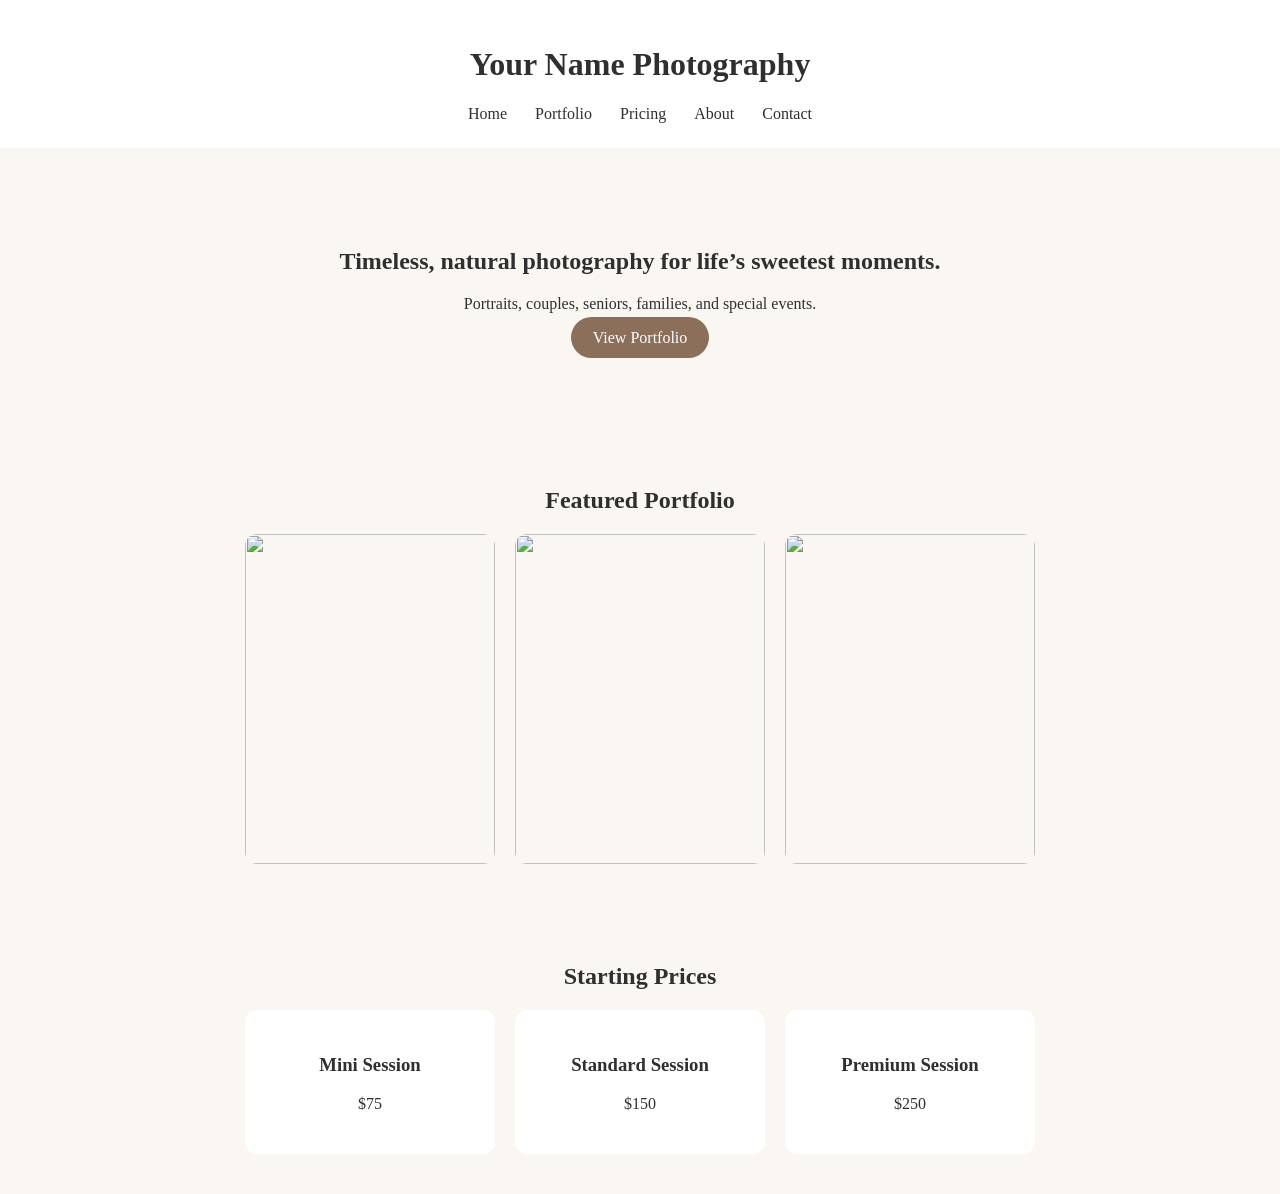
==== index.html @ 66482b64 "outline created" ====
<!DOCTYPE html>
<html>
<head>
  <title>Your Name Photography</title>
  <link rel="stylesheet" href="style.css">
</head>
<body>

  <header>
    <h1>Your Name Photography</h1>
    <nav>
      <a href="index.html">Home</a>
      <a href="portfolio.html">Portfolio</a>
      <a href="pricing.html">Pricing</a>
      <a href="about.html">About</a>
      <a href="contact.html">Contact</a>
    </nav>
  </header>

  <section class="hero">
    <h2>Timeless, natural photography for life’s sweetest moments.</h2>
    <p>Portraits, couples, seniors, families, and special events.</p>
    <a class="button" href="portfolio.html">View Portfolio</a>
  </section>

  <section>
    <h2>Featured Portfolio</h2>
    <div class="gallery">
      <img src="images/photo1.jpg">
      <img src="images/photo2.jpg">
      <img src="images/photo3.jpg">
    </div>
  </section>

  <section>
    <h2>Starting Prices</h2>
    <div class="pricing">
      <div>
        <h3>Mini Session</h3>
        <p>$75</p>
      </div>
      <div>
        <h3>Standard Session</h3>
        <p>$150</p>
      </div>
      <div>
        <h3>Premium Session</h3>
        <p>$250</p>
      </div>
    </div>
  </section>

</body>
</html>
---- style.css ----
body {
  margin: 0;
  font-family: Georgia, serif;
  background: #faf7f2;
  color: #2f2f2f;
}

header {
  padding: 25px;
  text-align: center;
  background: white;
}

nav a {
  margin: 0 12px;
  text-decoration: none;
  color: #2f2f2f;
}

.hero {
  padding: 80px 20px;
  text-align: center;
}

.button {
  background: #8b6f5a;
  color: white;
  padding: 12px 22px;
  text-decoration: none;
  border-radius: 25px;
}

section {
  padding: 40px 20px;
  text-align: center;
}

.gallery {
  display: flex;
  justify-content: center;
  gap: 20px;
}

.gallery img {
  width: 250px;
  height: 330px;
  object-fit: cover;
  border-radius: 12px;
}

.pricing {
  display: flex;
  justify-content: center;
  gap: 20px;
}

.pricing div {
  background: white;
  padding: 25px;
  width: 200px;
  border-radius: 12px;
}
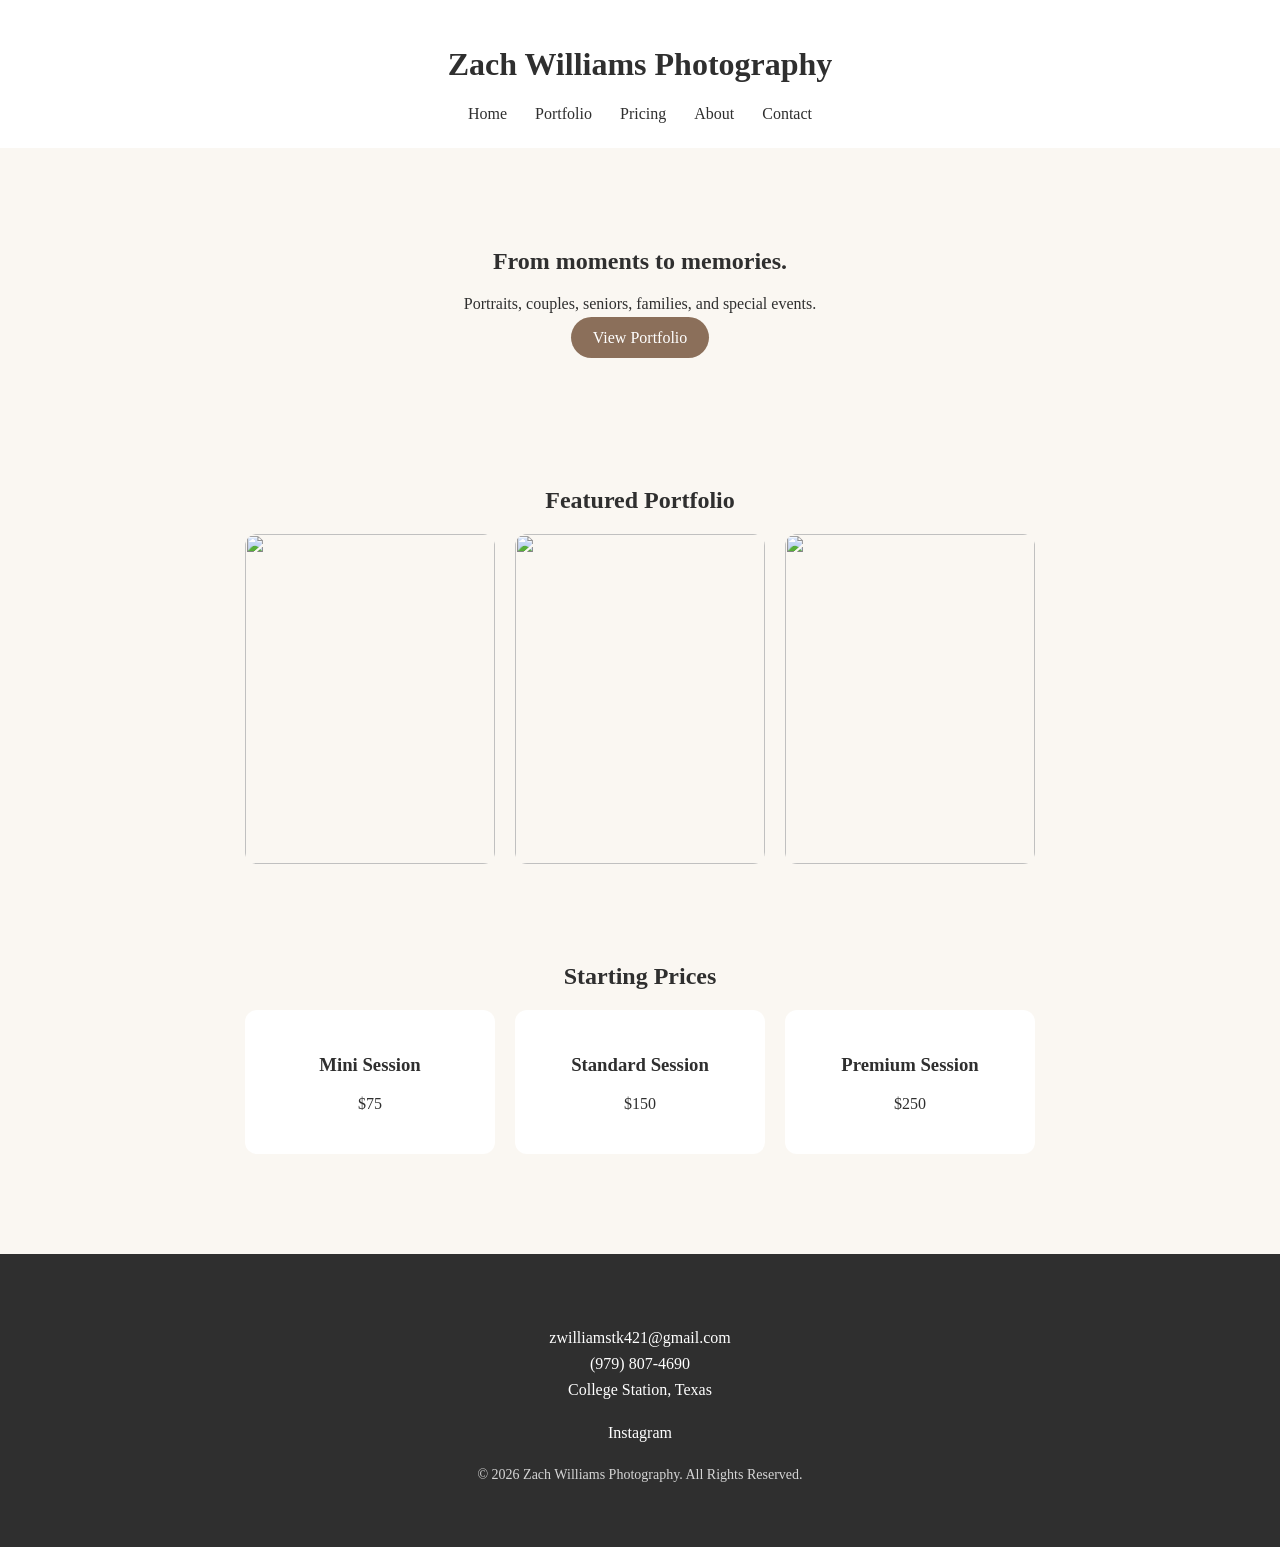
==== commit e6ca340f: "Added design outline for pages and footer contact on index" ====
--- a/index.html
+++ b/index.html
@@ -1,13 +1,13 @@
 <!DOCTYPE html>
 <html>
 <head>
-  <title>Your Name Photography</title>
+  <title>Zach Williams Photography</title>
   <link rel="stylesheet" href="style.css">
 </head>
 <body>
 
   <header>
-    <h1>Your Name Photography</h1>
+    <h1>Zach Williams Photography</h1>
     <nav>
       <a href="index.html">Home</a>
       <a href="portfolio.html">Portfolio</a>
@@ -18,7 +18,7 @@
   </header>
 
   <section class="hero">
-    <h2>Timeless, natural photography for life’s sweetest moments.</h2>
+    <h2>From moments to memories.</h2>
     <p>Portraits, couples, seniors, families, and special events.</p>
     <a class="button" href="portfolio.html">View Portfolio</a>
   </section>
@@ -51,4 +51,24 @@
   </section>
 
 </body>
+<footer class="footer">
+  <div class="footer-content">
+
+    <div class="footer-contact">
+      <p>zwilliamstk421@gmail.com</p>
+      <p>(979) 807-4690</p>
+      <p>College Station, Texas</p>
+    </div>
+
+    <div class="footer-social">
+      <a href="https://instagram.com/zachs_photos" target="_blank">
+        Instagram
+      </a>
+    </div>
+
+    <p class="copyright">
+      © 2026 Zach Williams Photography. All Rights Reserved.
+    </p>
+  </div>
+</footer>
 </html>
--- a/style.css
+++ b/style.css
@@ -35,6 +35,49 @@
   text-align: center;
 }
 
+/* FOOTER */
+
+.footer {
+  background: #2f2f2f;
+  color: white;
+  padding: 50px 20px;
+  margin-top: 60px;
+}
+
+.footer-content {
+  max-width: 1000px;
+  margin: 0 auto;
+  text-align: center;
+}
+
+.footer-contact {
+  margin: 25px 0;
+}
+
+.footer-contact p {
+  margin: 8px 0;
+}
+
+.footer-social {
+  margin: 20px 0;
+}
+
+.footer-social a {
+  color: white;
+  text-decoration: none;
+  margin: 0 8px;
+}
+
+.footer-social a:hover {
+  text-decoration: underline;
+}
+
+.copyright {
+  margin-top: 25px;
+  font-size: 14px;
+  opacity: 0.8;
+}
+
 .gallery {
   display: flex;
   justify-content: center;
@@ -59,4 +102,176 @@
   padding: 25px;
   width: 200px;
   border-radius: 12px;
+}
+
+/* PAGE HEADER */
+
+.page-hero {
+  padding: 60px 20px;
+  text-align: center;
+  background: #f1e8dd;
+}
+
+.page-hero h2 {
+  font-size: 36px;
+  margin-bottom: 10px;
+}
+
+.page-hero p {
+  font-size: 18px;
+  max-width: 600px;
+  margin: 0 auto;
+}
+
+
+/* PORTFOLIO PAGE */
+
+.portfolio-grid {
+  display: grid;
+  grid-template-columns: repeat(3, 1fr);
+  gap: 18px;
+  max-width: 1000px;
+  margin: 0 auto;
+}
+
+.portfolio-grid img {
+  width: 100%;
+  height: 320px;
+  object-fit: cover;
+  border-radius: 12px;
+}
+
+
+/* PRICING PAGE */
+
+.pricing-page {
+  display: flex;
+  justify-content: center;
+  gap: 25px;
+  flex-wrap: wrap;
+  max-width: 1000px;
+  margin: 0 auto;
+}
+
+.price-card {
+  background: white;
+  padding: 30px;
+  width: 260px;
+  border-radius: 14px;
+  box-shadow: 0 4px 12px rgba(0,0,0,0.08);
+}
+
+.price-card h3 {
+  font-size: 24px;
+  margin-bottom: 10px;
+}
+
+.price {
+  font-size: 32px;
+  color: #8b6f5a;
+  margin: 15px 0;
+}
+
+.price-card ul {
+  list-style: none;
+  padding: 0;
+}
+
+.price-card li {
+  margin: 10px 0;
+}
+
+
+/* ABOUT PAGE */
+
+.about-section {
+  max-width: 900px;
+  margin: 0 auto;
+  display: flex;
+  gap: 35px;
+  align-items: center;
+  text-align: left;
+}
+
+.about-section img {
+  width: 320px;
+  height: 420px;
+  object-fit: cover;
+  border-radius: 14px;
+}
+
+.about-text h3 {
+  font-size: 28px;
+  margin-bottom: 15px;
+}
+
+.about-text p {
+  line-height: 1.7;
+  font-size: 17px;
+}
+
+
+/* CONTACT PAGE */
+
+.contact-section {
+  max-width: 700px;
+  margin: 0 auto;
+  background: white;
+  padding: 35px;
+  border-radius: 14px;
+  text-align: left;
+}
+
+.contact-section label {
+  display: block;
+  margin-top: 15px;
+  margin-bottom: 6px;
+}
+
+.contact-section input,
+.contact-section textarea,
+.contact-section select {
+  width: 100%;
+  padding: 12px;
+  border: 1px solid #d8ccc0;
+  border-radius: 8px;
+  font-family: inherit;
+}
+
+.contact-section textarea {
+  height: 130px;
+}
+
+.contact-section button {
+  margin-top: 20px;
+  background: #8b6f5a;
+  color: white;
+  border: none;
+  padding: 12px 24px;
+  border-radius: 25px;
+  cursor: pointer;
+}
+
+
+/* MOBILE FRIENDLY */
+
+@media (max-width: 768px) {
+  .gallery,
+  .pricing,
+  .about-section {
+    flex-direction: column;
+  }
+
+  .portfolio-grid {
+    grid-template-columns: 1fr;
+  }
+
+  .about-section {
+    text-align: center;
+  }
+
+  .about-section img {
+    width: 100%;
+    height: auto;
+  }
 }
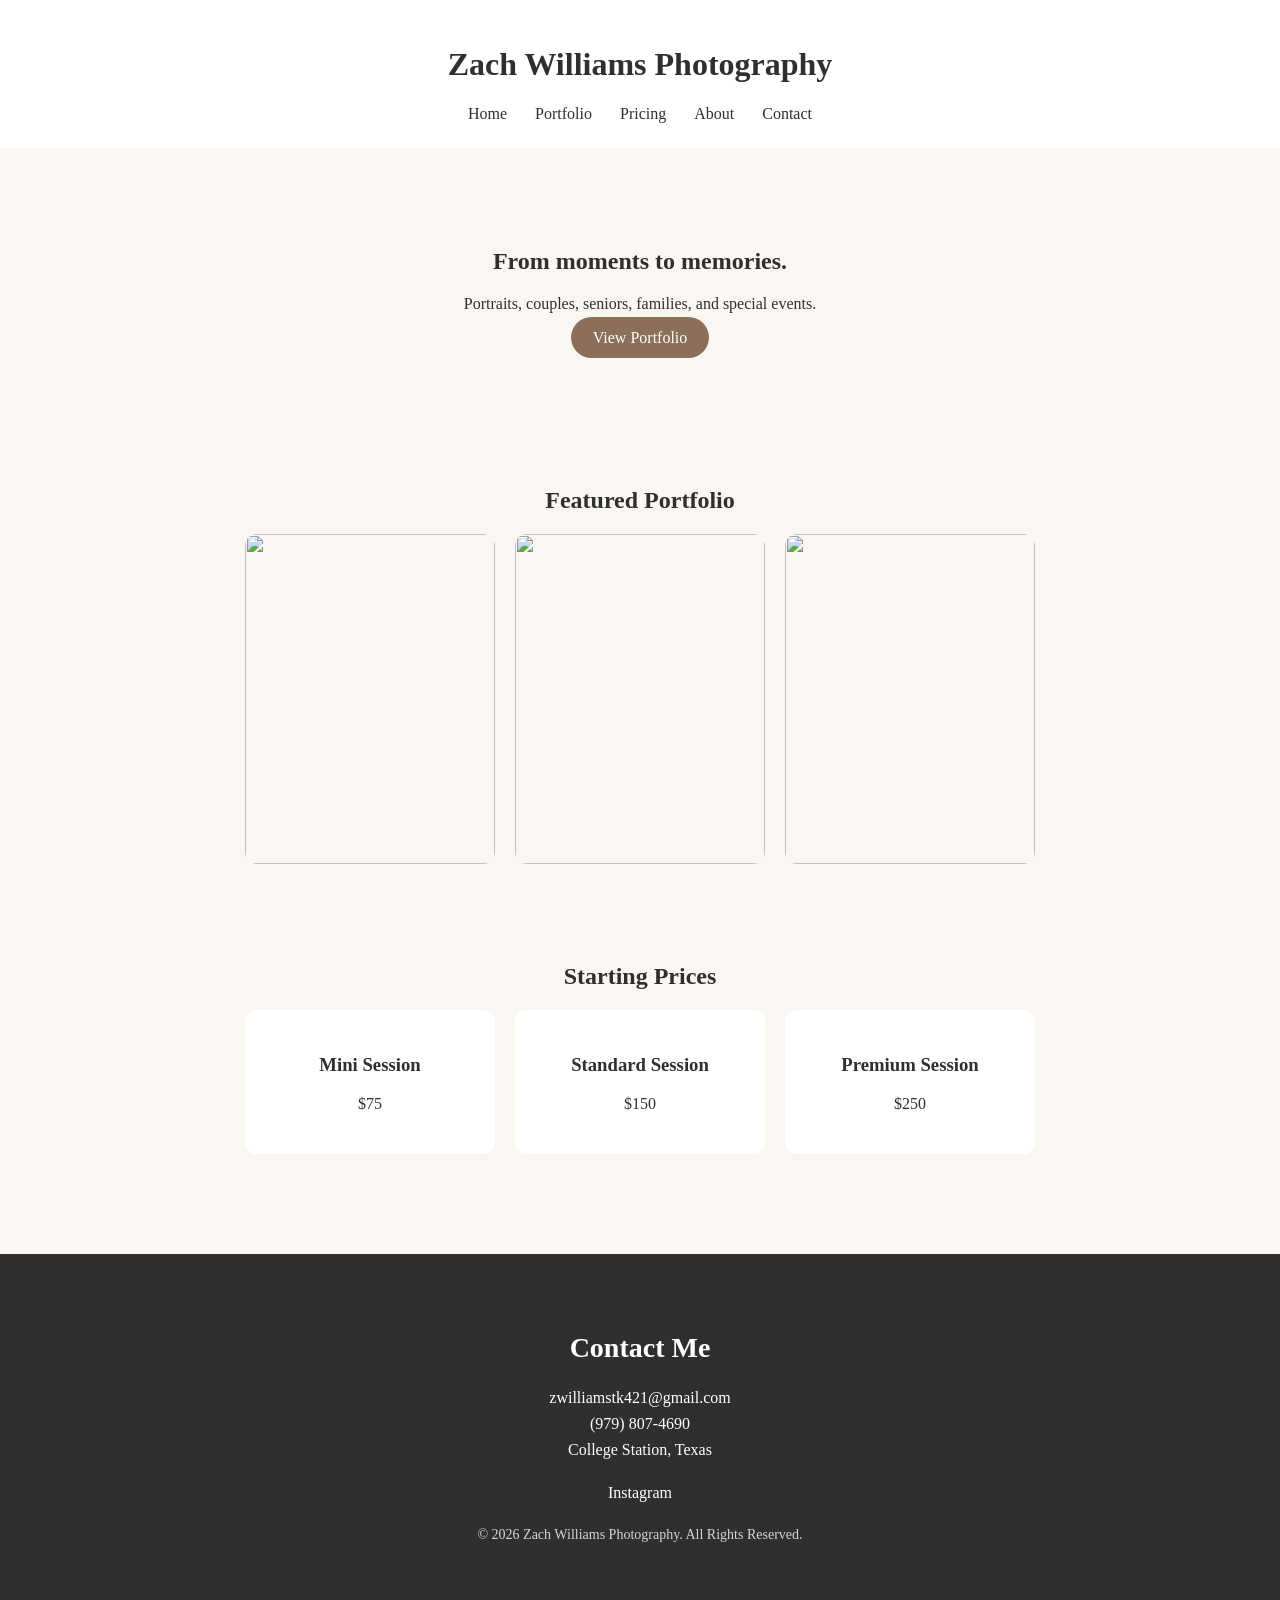
==== commit e1f3919e: "changed contact page to booking" ====
--- a/index.html
+++ b/index.html
@@ -13,7 +13,7 @@
       <a href="portfolio.html">Portfolio</a>
       <a href="pricing.html">Pricing</a>
       <a href="about.html">About</a>
-      <a href="contact.html">Contact</a>
+      <a href="booking.html">Contact</a>
     </nav>
   </header>
 
@@ -53,7 +53,7 @@
 </body>
 <footer class="footer">
   <div class="footer-content">
-
+    <h3>Contact Me</h3>
     <div class="footer-contact">
       <p>zwilliamstk421@gmail.com</p>
       <p>(979) 807-4690</p>
--- a/style.css
+++ b/style.css
@@ -48,6 +48,11 @@
   max-width: 1000px;
   margin: 0 auto;
   text-align: center;
+}
+
+.footer h3 {
+  margin-bottom: 10px;
+  font-size: 28px;
 }
 
 .footer-contact {
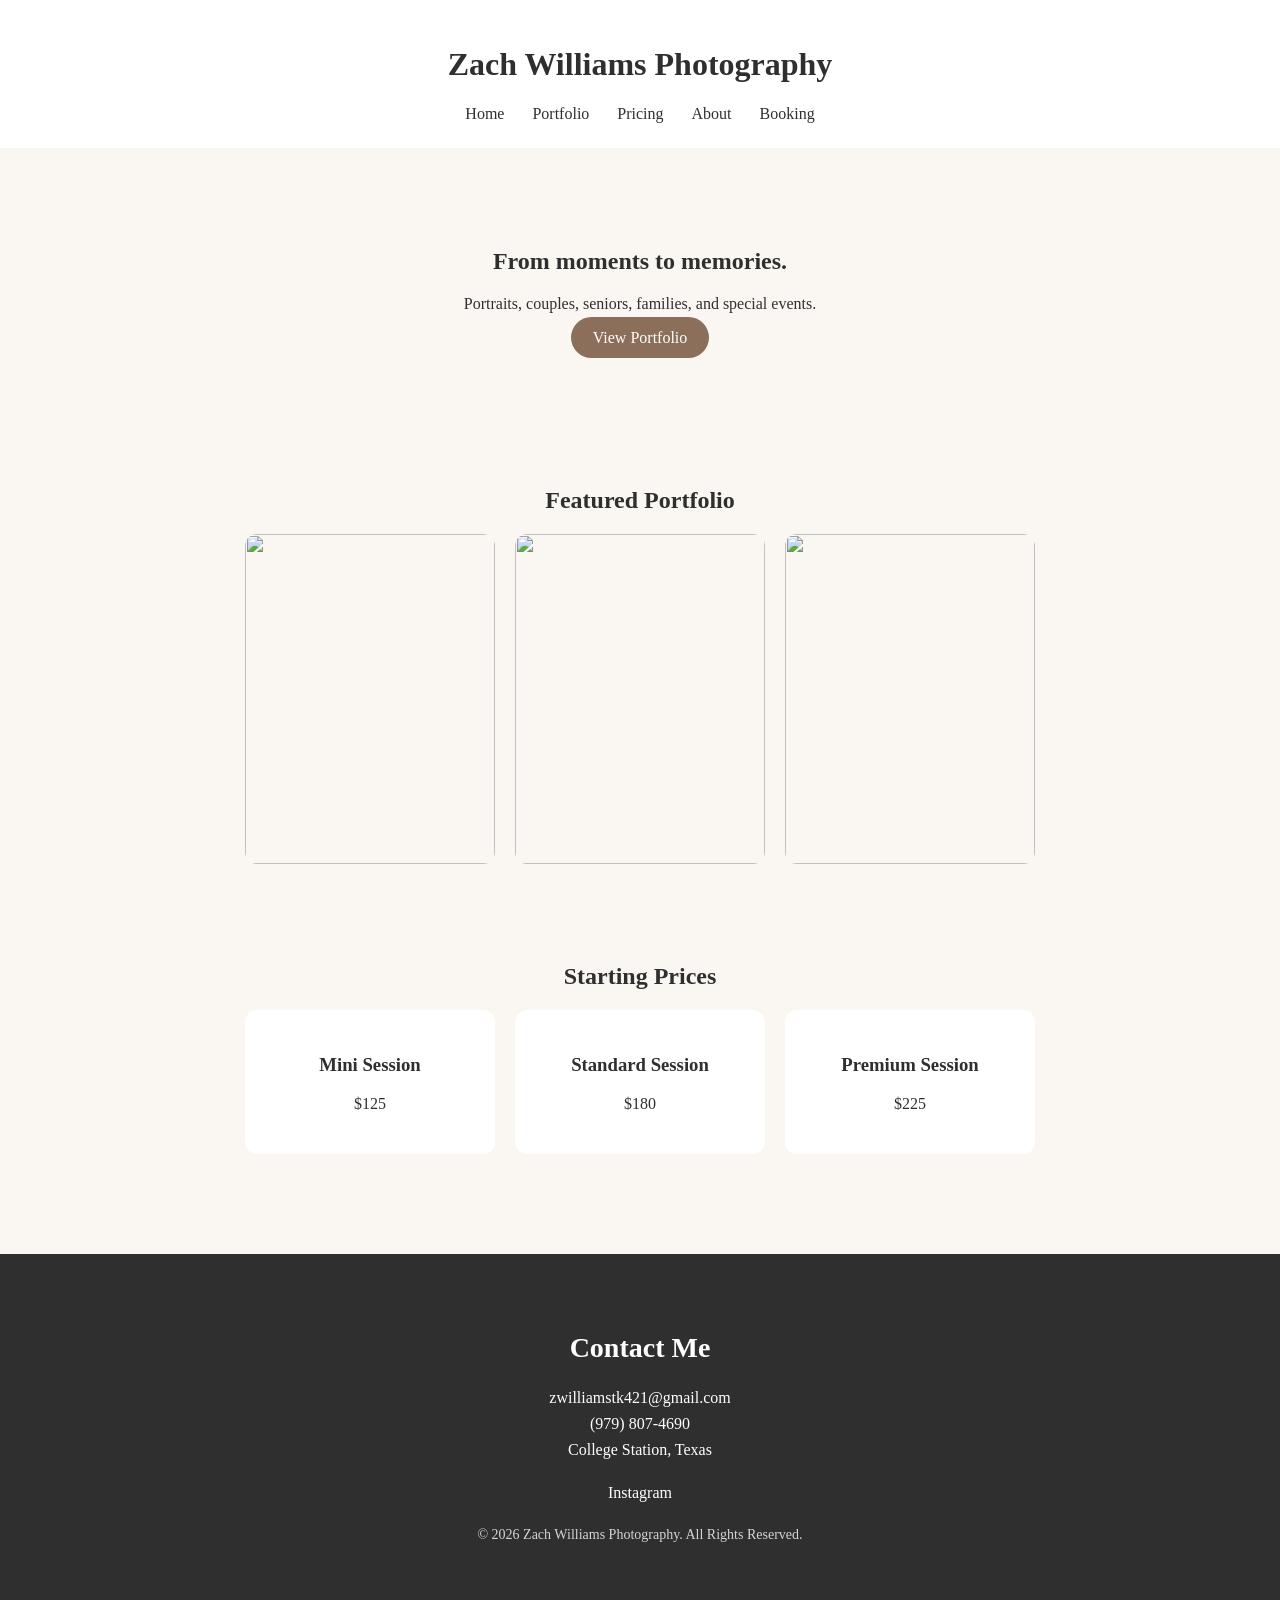
==== commit 497f133c: "pricing adjusted" ====
--- a/index.html
+++ b/index.html
@@ -13,7 +13,7 @@
       <a href="portfolio.html">Portfolio</a>
       <a href="pricing.html">Pricing</a>
       <a href="about.html">About</a>
-      <a href="booking.html">Contact</a>
+      <a href="booking.html">Booking</a>
     </nav>
   </header>
 
@@ -37,15 +37,15 @@
     <div class="pricing">
       <div>
         <h3>Mini Session</h3>
-        <p>$75</p>
+        <p>$125</p>
       </div>
       <div>
         <h3>Standard Session</h3>
-        <p>$150</p>
+        <p>$180</p>
       </div>
       <div>
         <h3>Premium Session</h3>
-        <p>$250</p>
+        <p>$225</p>
       </div>
     </div>
   </section>
--- a/style.css
+++ b/style.css
@@ -149,19 +149,23 @@
 
 /* PRICING PAGE */
 
+/* PRICING PAGE */
+
 .pricing-page {
   display: flex;
   justify-content: center;
+  align-items: stretch;
   gap: 25px;
-  flex-wrap: wrap;
-  max-width: 1000px;
+  flex-wrap: nowrap;
+  max-width: 1100px;
   margin: 0 auto;
 }
 
 .price-card {
   background: white;
   padding: 30px;
-  width: 260px;
+  width: 300px;
+  min-height: 250px;
   border-radius: 14px;
   box-shadow: 0 4px 12px rgba(0,0,0,0.08);
 }
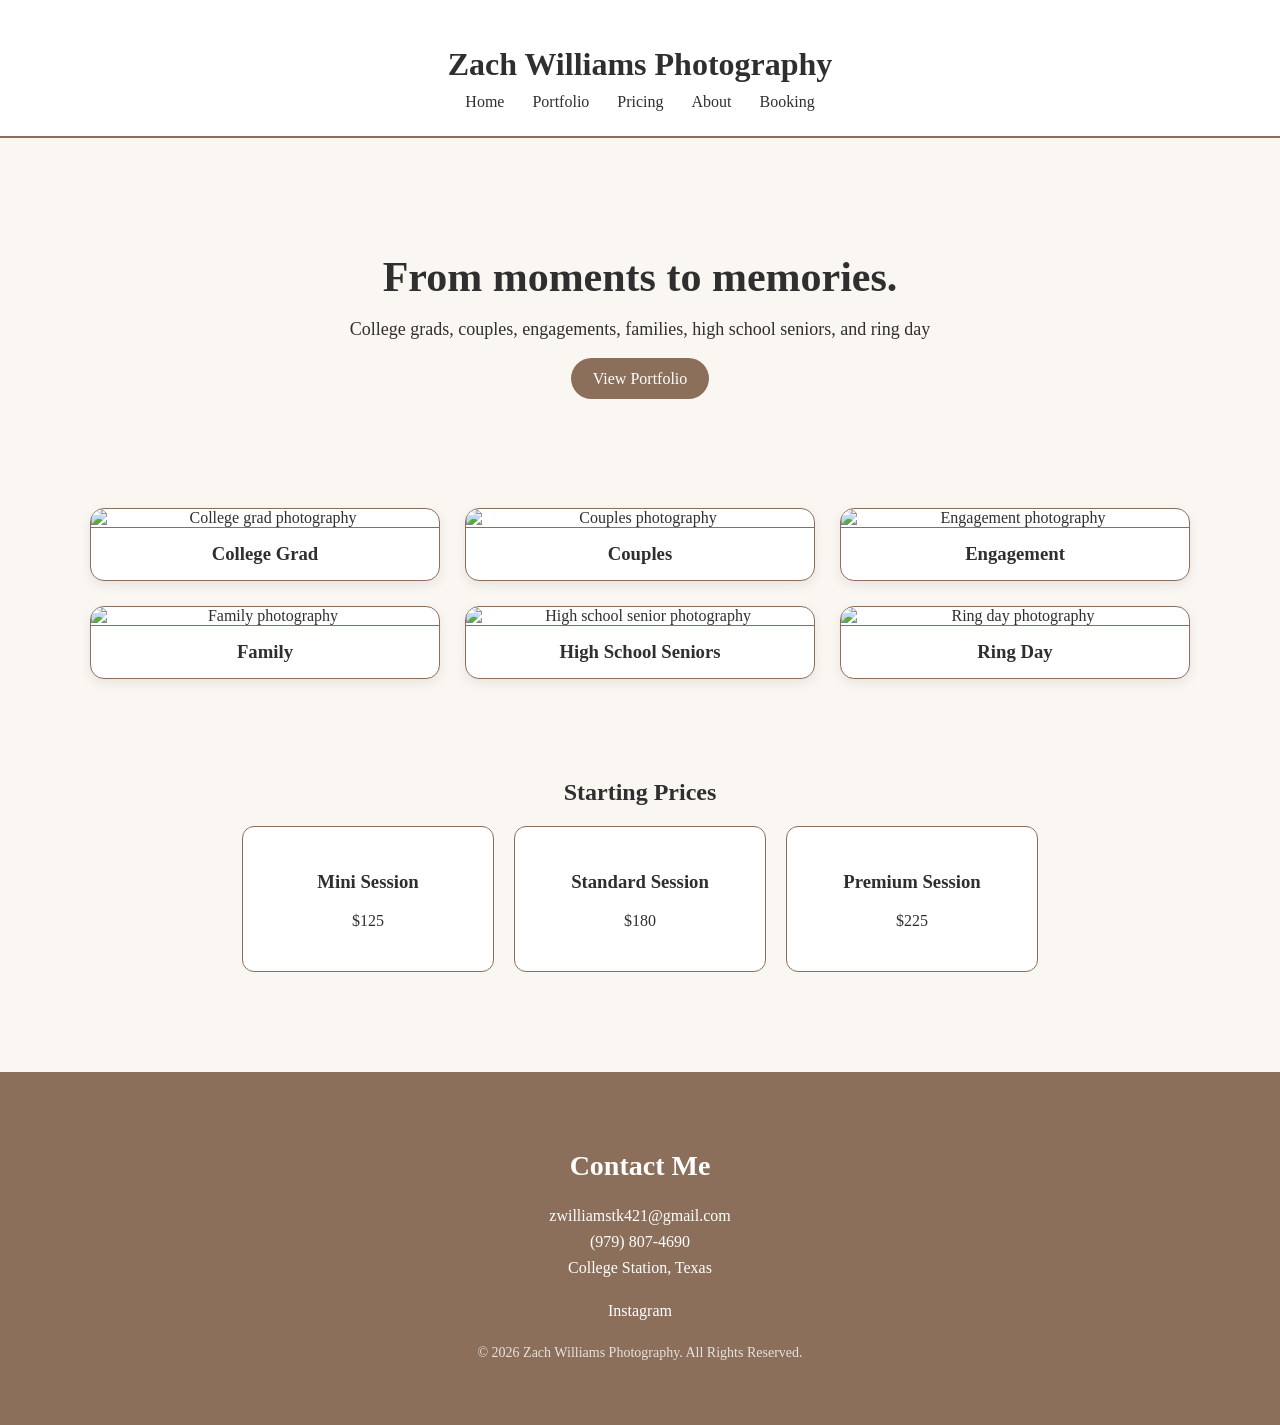
==== commit 027c10e5: "featured photos and categories in index" ====
--- a/index.html
+++ b/index.html
@@ -19,16 +19,41 @@
 
   <section class="hero">
     <h2>From moments to memories.</h2>
-    <p>Portraits, couples, seniors, families, and special events.</p>
+    <p>College grads, couples, engagements, families, high school seniors, and ring day</p>
     <a class="button" href="portfolio.html">View Portfolio</a>
   </section>
 
   <section>
-    <h2>Featured Portfolio</h2>
-    <div class="gallery">
-      <img src="images/photo1.jpg">
-      <img src="images/photo2.jpg">
-      <img src="images/photo3.jpg">
+    <div class="category-grid">
+      <div class="category-card">
+        <img src="Photos/Alyssa's Grad Photos (172 of 288) (1).jpg" alt="College grad photography">
+        <h3>College Grad</h3>
+      </div>
+
+      <div class="category-card">
+        <img src="Photos/Payton and Alec-13.jpeg" alt="Couples photography">
+        <h3>Couples</h3>
+      </div>
+
+      <div class="category-card">
+        <img src="Photos/Engagement-51.jpeg" alt="Engagement photography">
+        <h3>Engagement</h3>
+      </div>
+
+      <div class="category-card">
+        <img src="Photos/Motekaitis Family Photos-1.jpeg" alt="Family photography">
+        <h3>Family</h3>
+      </div>
+
+      <div class="category-card">
+        <img src="Photos/highschoolgrad.jpeg" alt="High school senior photography">
+        <h3>High School Seniors</h3>
+      </div>
+
+      <div class="category-card">
+        <img src="Photos/Kaylie Skinner-30.jpeg" alt="Ring day photography">
+        <h3>Ring Day</h3>
+      </div>
     </div>
   </section>
 
@@ -50,25 +75,27 @@
     </div>
   </section>
 
+  <footer class="footer">
+    <div class="footer-content">
+      <h3>Contact Me</h3>
+
+      <div class="footer-contact">
+        <p>zwilliamstk421@gmail.com</p>
+        <p>(979) 807-4690</p>
+        <p>College Station, Texas</p>
+      </div>
+
+      <div class="footer-social">
+        <a href="https://www.instagram.com/zachs__photos/" target="_blank">
+          Instagram
+        </a>
+      </div>
+
+      <p class="copyright">
+        © 2026 Zach Williams Photography. All Rights Reserved.
+      </p>
+    </div>
+  </footer>
+
 </body>
-<footer class="footer">
-  <div class="footer-content">
-    <h3>Contact Me</h3>
-    <div class="footer-contact">
-      <p>zwilliamstk421@gmail.com</p>
-      <p>(979) 807-4690</p>
-      <p>College Station, Texas</p>
-    </div>
-
-    <div class="footer-social">
-      <a href="https://instagram.com/zachs_photos" target="_blank">
-        Instagram
-      </a>
-    </div>
-
-    <p class="copyright">
-      © 2026 Zach Williams Photography. All Rights Reserved.
-    </p>
-  </div>
-</footer>
 </html>
--- a/style.css
+++ b/style.css
@@ -1,286 +1,376 @@
 body {
-  margin: 0;
-  font-family: Georgia, serif;
-  background: #faf7f2;
-  color: #2f2f2f;
-}
+margin: 0;
+font-family: Georgia, serif;
+background: #faf7f2;
+color: #2f2f2f;
+}
+
+/* HEADER */
 
 header {
-  padding: 25px;
-  text-align: center;
-  background: white;
+padding: 25px;
+text-align: center;
+background: white;
+border-bottom: 2px solid #8b6f5a;
+}
+
+header h1 {
+margin-bottom: 10px;
 }
 
 nav a {
-  margin: 0 12px;
-  text-decoration: none;
-  color: #2f2f2f;
+margin: 0 12px;
+text-decoration: none;
+color: #2f2f2f;
+font-weight: 500;
+}
+
+nav a:hover {
+color: #8b6f5a;
 }
 
 .hero {
-  padding: 80px 20px;
-  text-align: center;
+padding: 80px 20px;
+text-align: center;
+}
+
+.hero h2 {
+font-size: 42px;
+margin-bottom: 10px;
+}
+
+.hero p {
+font-size: 18px;
+margin-bottom: 30px;
 }
 
 .button {
-  background: #8b6f5a;
-  color: white;
-  padding: 12px 22px;
-  text-decoration: none;
-  border-radius: 25px;
+background: #8b6f5a;
+color: white;
+padding: 12px 22px;
+text-decoration: none;
+border-radius: 25px;
+transition: 0.3s;
+}
+
+.button:hover {
+opacity: 0.9;
 }
 
 section {
-  padding: 40px 20px;
-  text-align: center;
-}
-
-/* FOOTER */
-
-.footer {
-  background: #2f2f2f;
-  color: white;
-  padding: 50px 20px;
-  margin-top: 60px;
-}
-
-.footer-content {
-  max-width: 1000px;
-  margin: 0 auto;
-  text-align: center;
-}
-
-.footer h3 {
-  margin-bottom: 10px;
-  font-size: 28px;
-}
-
-.footer-contact {
-  margin: 25px 0;
-}
-
-.footer-contact p {
-  margin: 8px 0;
-}
-
-.footer-social {
-  margin: 20px 0;
-}
-
-.footer-social a {
-  color: white;
-  text-decoration: none;
-  margin: 0 8px;
-}
-
-.footer-social a:hover {
-  text-decoration: underline;
-}
-
-.copyright {
-  margin-top: 25px;
-  font-size: 14px;
-  opacity: 0.8;
-}
+padding: 40px 20px;
+text-align: center;
+}
+
+/* CATEGORY CARDS */
+
+.category-grid {
+display: grid;
+grid-template-columns: repeat(3, 1fr);
+gap: 25px;
+max-width: 1100px;
+margin: 0 auto;
+}
+
+.category-card {
+background: white;
+border: 1px solid #8b6f5a;
+border-radius: 14px;
+overflow: hidden;
+box-shadow: 0 4px 12px rgba(0,0,0,0.08);
+transition: transform 0.3s ease;
+}
+
+.category-card:hover {
+transform: translateY(-5px);
+}
+
+.category-card img {
+width: 100%;
+height: auto;
+display: block;
+border-bottom: 1px solid #8b6f5a;
+}
+
+.category-card h3 {
+padding: 15px;
+margin: 0;
+}
+
+/* HOME GALLERY */
 
 .gallery {
-  display: flex;
-  justify-content: center;
-  gap: 20px;
+display: flex;
+justify-content: center;
+gap: 20px;
+flex-wrap: wrap;
 }
 
 .gallery img {
-  width: 250px;
-  height: 330px;
-  object-fit: cover;
-  border-radius: 12px;
-}
+width: 300px;
+height: auto;
+display: block;
+border-radius: 12px;
+border: 1px solid #8b6f5a;
+}
+
+/* HOME PRICING */
 
 .pricing {
-  display: flex;
-  justify-content: center;
-  gap: 20px;
+display: flex;
+justify-content: center;
+gap: 20px;
+flex-wrap: wrap;
 }
 
 .pricing div {
-  background: white;
-  padding: 25px;
-  width: 200px;
-  border-radius: 12px;
+background: white;
+padding: 25px;
+width: 200px;
+border-radius: 12px;
+border: 1px solid #8b6f5a;
 }
 
 /* PAGE HEADER */
 
 .page-hero {
-  padding: 60px 20px;
-  text-align: center;
-  background: #f1e8dd;
+padding: 60px 20px;
+text-align: center;
+background: #faf0dc;
 }
 
 .page-hero h2 {
-  font-size: 36px;
-  margin-bottom: 10px;
+font-size: 36px;
+margin-bottom: 10px;
 }
 
 .page-hero p {
-  font-size: 18px;
-  max-width: 600px;
-  margin: 0 auto;
-}
-
+font-size: 18px;
+max-width: 600px;
+margin: 0 auto;
+}
 
 /* PORTFOLIO PAGE */
 
 .portfolio-grid {
-  display: grid;
-  grid-template-columns: repeat(3, 1fr);
-  gap: 18px;
-  max-width: 1000px;
-  margin: 0 auto;
+display: grid;
+grid-template-columns: repeat(3, 1fr);
+gap: 20px;
+max-width: 1100px;
+margin: 0 auto;
 }
 
 .portfolio-grid img {
-  width: 100%;
-  height: 320px;
-  object-fit: cover;
-  border-radius: 12px;
-}
-
+width: 100%;
+height: auto;
+display: block;
+border-radius: 12px;
+border: 1px solid #8b6f5a;
+}
 
 /* PRICING PAGE */
 
-/* PRICING PAGE */
-
 .pricing-page {
-  display: flex;
-  justify-content: center;
-  align-items: stretch;
-  gap: 25px;
-  flex-wrap: nowrap;
-  max-width: 1100px;
-  margin: 0 auto;
+display: flex;
+justify-content: center;
+align-items: stretch;
+gap: 25px;
+flex-wrap: nowrap;
+max-width: 1100px;
+margin: 0 auto;
 }
 
 .price-card {
-  background: white;
-  padding: 30px;
-  width: 300px;
-  min-height: 250px;
-  border-radius: 14px;
-  box-shadow: 0 4px 12px rgba(0,0,0,0.08);
+background: white;
+padding: 30px;
+width: 300px;
+min-height: 250px;
+border-radius: 14px;
+border: 1px solid #8b6f5a;
+box-shadow: 0 4px 12px rgba(0,0,0,0.08);
+transition: transform 0.3s ease;
+}
+
+.price-card:hover {
+transform: translateY(-5px);
 }
 
 .price-card h3 {
-  font-size: 24px;
-  margin-bottom: 10px;
+font-size: 24px;
+margin-bottom: 10px;
 }
 
 .price {
-  font-size: 32px;
-  color: #8b6f5a;
-  margin: 15px 0;
+font-size: 32px;
+color: #8b6f5a;
+margin: 15px 0;
 }
 
 .price-card ul {
-  list-style: none;
-  padding: 0;
+list-style: none;
+padding: 0;
 }
 
 .price-card li {
-  margin: 10px 0;
-}
-
+margin: 10px 0;
+}
 
 /* ABOUT PAGE */
 
 .about-section {
-  max-width: 900px;
-  margin: 0 auto;
-  display: flex;
-  gap: 35px;
-  align-items: center;
-  text-align: left;
+max-width: 900px;
+margin: 0 auto;
+display: flex;
+gap: 35px;
+align-items: center;
+text-align: left;
 }
 
 .about-section img {
-  width: 320px;
-  height: 420px;
-  object-fit: cover;
-  border-radius: 14px;
+width: 320px;
+height: auto;
+display: block;
+border-radius: 14px;
+border: 1px solid #8b6f5a;
 }
 
 .about-text h3 {
-  font-size: 28px;
-  margin-bottom: 15px;
+font-size: 28px;
+margin-bottom: 15px;
 }
 
 .about-text p {
-  line-height: 1.7;
-  font-size: 17px;
-}
-
-
-/* CONTACT PAGE */
+line-height: 1.7;
+font-size: 17px;
+}
+
+/* CONTACT / BOOKING PAGE */
 
 .contact-section {
-  max-width: 700px;
-  margin: 0 auto;
-  background: white;
-  padding: 35px;
-  border-radius: 14px;
-  text-align: left;
+max-width: 700px;
+margin: 0 auto;
+background: white;
+padding: 35px;
+border-radius: 14px;
+border: 1px solid #8b6f5a;
+text-align: left;
 }
 
 .contact-section label {
-  display: block;
-  margin-top: 15px;
-  margin-bottom: 6px;
+display: block;
+margin-top: 15px;
+margin-bottom: 6px;
 }
 
 .contact-section input,
 .contact-section textarea,
 .contact-section select {
-  width: 100%;
-  padding: 12px;
-  border: 1px solid #d8ccc0;
-  border-radius: 8px;
-  font-family: inherit;
+width: 100%;
+box-sizing: border-box;
+padding: 12px;
+border: 1px solid #d8ccc0;
+border-radius: 8px;
+font-family: inherit;
 }
 
 .contact-section textarea {
-  height: 130px;
+height: 130px;
 }
 
 .contact-section button {
-  margin-top: 20px;
-  background: #8b6f5a;
-  color: white;
-  border: none;
-  padding: 12px 24px;
-  border-radius: 25px;
-  cursor: pointer;
-}
-
-
-/* MOBILE FRIENDLY */
+margin-top: 20px;
+background: #8b6f5a;
+color: white;
+border: none;
+padding: 12px 24px;
+border-radius: 25px;
+cursor: pointer;
+}
+
+.contact-section button:hover {
+opacity: 0.9;
+}
+
+/* FOOTER */
+
+.footer {
+background: #8b6f5a;
+color: white;
+padding: 50px 20px;
+margin-top: 60px;
+}
+
+.footer-content {
+max-width: 1000px;
+margin: 0 auto;
+text-align: center;
+}
+
+.footer h3 {
+margin-bottom: 10px;
+font-size: 28px;
+}
+
+.footer-contact {
+margin: 25px 0;
+}
+
+.footer-contact p {
+margin: 8px 0;
+}
+
+.footer-social {
+margin: 20px 0;
+}
+
+.footer-social a {
+color: white;
+text-decoration: none;
+margin: 0 8px;
+}
+
+.footer-social a:hover {
+text-decoration: underline;
+}
+
+.copyright {
+margin-top: 25px;
+font-size: 14px;
+opacity: 0.8;
+}
+
+/* MOBILE */
 
 @media (max-width: 768px) {
-  .gallery,
-  .pricing,
-  .about-section {
-    flex-direction: column;
-  }
-
-  .portfolio-grid {
-    grid-template-columns: 1fr;
-  }
-
-  .about-section {
-    text-align: center;
-  }
-
-  .about-section img {
-    width: 100%;
-    height: auto;
-  }
-}+.gallery,
+.pricing,
+.pricing-page,
+.about-section {
+flex-direction: column;
+align-items: center;
+}
+
+.category-grid,
+.portfolio-grid {
+grid-template-columns: 1fr;
+}
+
+.gallery img {
+width: 100%;
+max-width: 350px;
+}
+
+.price-card {
+width: auto;
+max-width: 320px;
+}
+
+.about-section {
+text-align: center;
+}
+
+.about-section img {
+width: 100%;
+max-width: 350px;
+}
+}
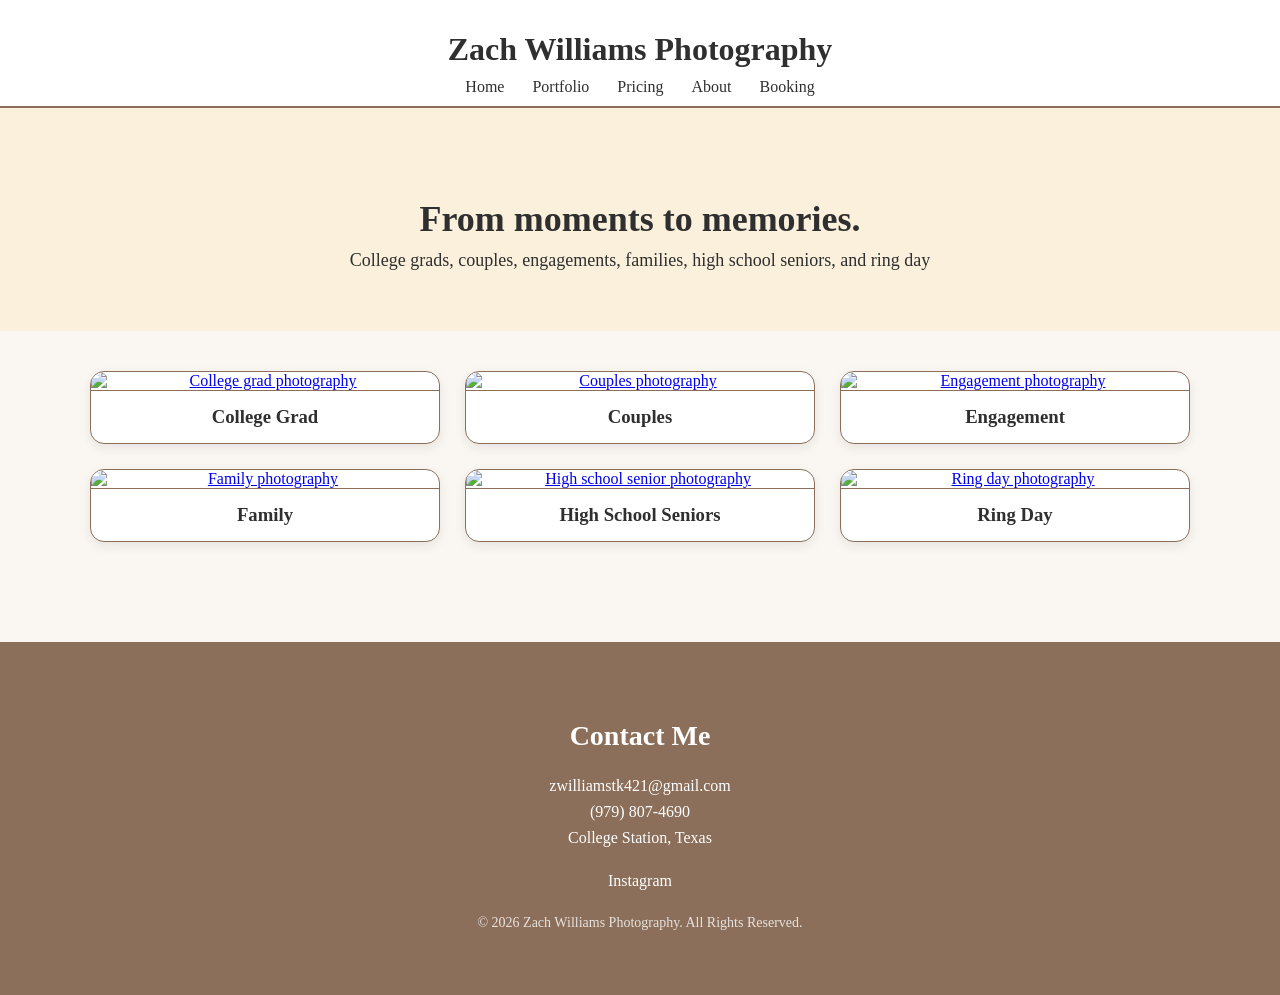
==== commit 05c7885f: "made images on index clickable to portfolio categories" ====
--- a/index.html
+++ b/index.html
@@ -17,60 +17,41 @@
     </nav>
   </header>
 
-  <section class="hero">
+  <section class="page-hero">
     <h2>From moments to memories.</h2>
-    <p>College grads, couples, engagements, families, high school seniors, and ring day</p>
-    <a class="button" href="portfolio.html">View Portfolio</a>
+    <p class="category-list">College grads, couples, engagements, families, high school seniors, and ring day</p>
   </section>
 
   <section>
     <div class="category-grid">
       <div class="category-card">
-        <img src="Photos/Alyssa's Grad Photos (172 of 288) (1).jpg" alt="College grad photography">
+        <a href="portfolio.html#college-grad"><img src="Photos/college-grad/Alyssa's Grad Photos (172 of 288) (1).jpg" alt="College grad photography"></a>
         <h3>College Grad</h3>
       </div>
 
       <div class="category-card">
-        <img src="Photos/Payton and Alec-13.jpeg" alt="Couples photography">
+        <a href="portfolio.html#couples"><img src="Photos/couples/Payton and Alec-13.jpeg" alt="Couples photography"></a>
         <h3>Couples</h3>
       </div>
 
       <div class="category-card">
-        <img src="Photos/Engagement-51.jpeg" alt="Engagement photography">
+        <a href="portfolio.html#engagements"><img src="Photos/engagement/Engagement-51.jpeg" alt="Engagement photography"></a>
         <h3>Engagement</h3>
       </div>
 
       <div class="category-card">
-        <img src="Photos/Motekaitis Family Photos-1.jpeg" alt="Family photography">
+        <a href="portfolio.html#family"><img src="Photos/family/Motekaitis Family Photos-1.jpeg" alt="Family photography"></a>
         <h3>Family</h3>
       </div>
 
       <div class="category-card">
-        <img src="Photos/highschoolgrad.jpeg" alt="High school senior photography">
+        <a href="portfolio.html#highschool"><img src="Photos/highschool-grad/highschoolgrad.jpeg" alt="High school senior photography"></a>
         <h3>High School Seniors</h3>
       </div>
 
       <div class="category-card">
-        <img src="Photos/Kaylie Skinner-30.jpeg" alt="Ring day photography">
+        <a href="portfolio.html#ringday"><img src="Photos/ring-day/Kaylie Skinner-30.jpeg" alt="Ring day photography"></a>
         <h3>Ring Day</h3>
-      </div>
-    </div>
-  </section>
-
-  <section>
-    <h2>Starting Prices</h2>
-    <div class="pricing">
-      <div>
-        <h3>Mini Session</h3>
-        <p>$125</p>
-      </div>
-      <div>
-        <h3>Standard Session</h3>
-        <p>$180</p>
-      </div>
-      <div>
-        <h3>Premium Session</h3>
-        <p>$225</p>
       </div>
     </div>
   </section>
@@ -98,4 +79,4 @@
   </footer>
 
 </body>
-</html>+</html>
--- a/style.css
+++ b/style.css
@@ -3,12 +3,13 @@
 font-family: Georgia, serif;
 background: #faf7f2;
 color: #2f2f2f;
+scroll-behavior: smooth;
 }
 
 /* HEADER */
 
 header {
-padding: 25px;
+padding: 10px;
 text-align: center;
 background: white;
 border-bottom: 2px solid #8b6f5a;
@@ -85,6 +86,15 @@
 transform: translateY(-5px);
 }
 
+.category-card a {
+display: block;
+}
+
+.category-card a:focus-visible {
+outline: 3px solid #8b6f5a;
+outline-offset: -3px;
+}
+
 .category-card img {
 width: 100%;
 height: auto;
@@ -150,6 +160,51 @@
 margin: 0 auto;
 }
 
+.category-list {
+max-width: 1000px;
+white-space: nowrap;
+}
+
+.portfolio-category-nav {
+display: flex;
+justify-content: center;
+gap: 10px;
+flex-wrap: nowrap;
+max-width: 100%;
+margin: 28px auto 0;
+overflow-x: auto;
+padding: 2px 4px 10px;
+scrollbar-width: thin;
+}
+
+.portfolio-category-nav a {
+background: rgba(255, 255, 255, 0.7);
+border: 1px solid #8b6f5a;
+border-radius: 999px;
+color: #5e4939;
+font-size: 15px;
+font-weight: 600;
+letter-spacing: 0.01em;
+margin: 0;
+padding: 10px 17px;
+flex: 0 0 auto;
+text-decoration: none;
+transition: background-color 0.2s ease, color 0.2s ease, box-shadow 0.2s ease, transform 0.2s ease;
+}
+
+.portfolio-category-nav a:hover,
+.portfolio-category-nav a:focus-visible {
+background: #8b6f5a;
+box-shadow: 0 5px 12px rgba(94, 73, 57, 0.2);
+color: #fff;
+outline: none;
+transform: translateY(-2px);
+}
+
+.portfolio-category-nav a:active {
+transform: translateY(0);
+}
+
 /* PORTFOLIO PAGE */
 
 .portfolio-grid {
@@ -166,6 +221,10 @@
 display: block;
 border-radius: 12px;
 border: 1px solid #8b6f5a;
+}
+
+.portfolio-category {
+scroll-margin-top: 20px;
 }
 
 /* PRICING PAGE */
@@ -373,4 +432,9 @@
 width: 100%;
 max-width: 350px;
 }
-}
+
+.portfolio-category-nav a {
+font-size: 14px;
+padding: 9px 14px;
+}
+}
